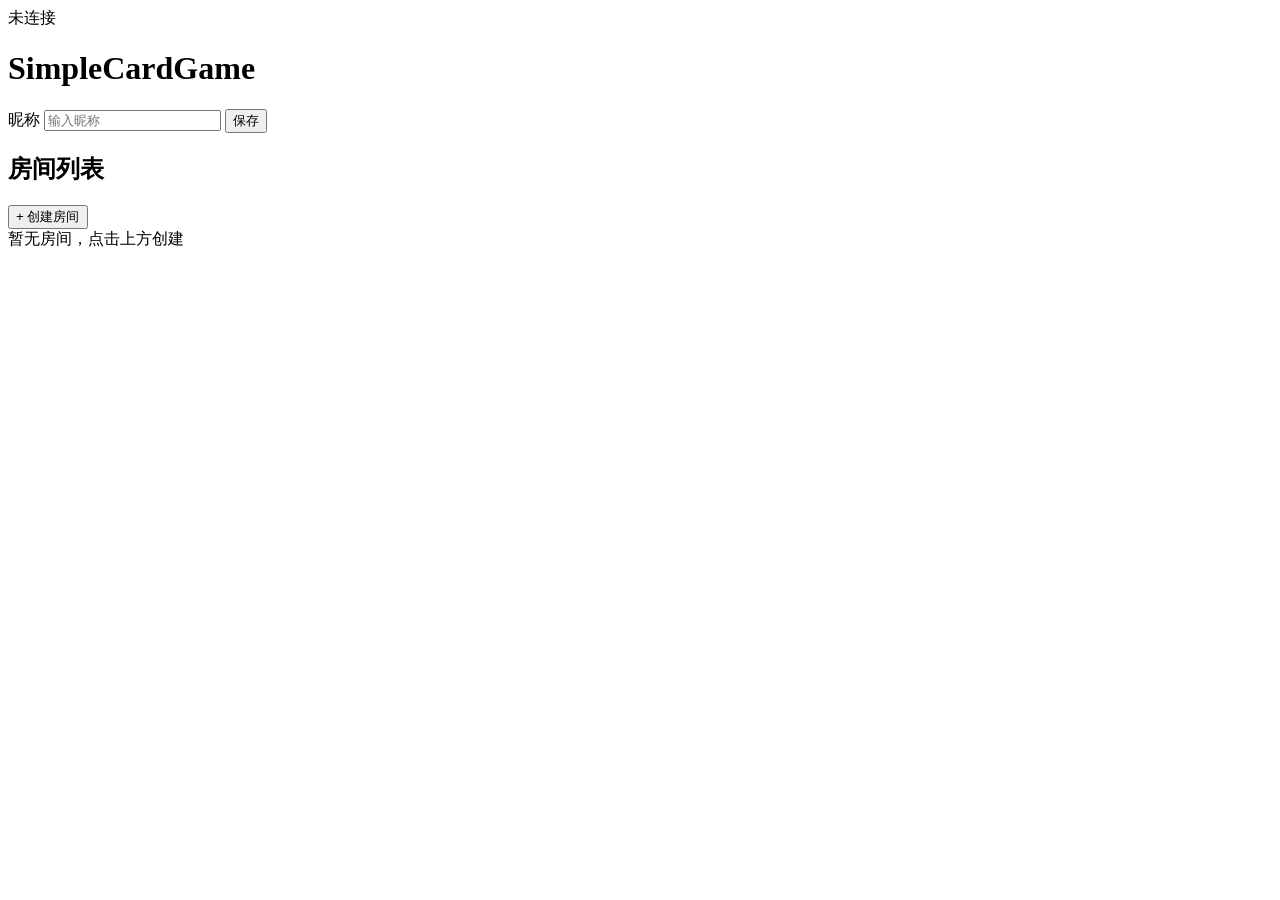
==== index.html @ 8c17cb11 "add index.html from Nana-Ki7" ====
<!DOCTYPE html>
<html lang="zh-CN">
<head>
    <meta charset="UTF-8">
    <meta name="viewport" content="width=device-width, initial-scale=1.0, maximum-scale=1.0, user-scalable=no">
    <title>SimpleCardGame - 大厅</title>
    <link rel="stylesheet" href="style.css">
</head>
<body>
    <div id="app">
        <!-- 连接状态 -->
        <div id="status-bar">
            <span id="status-dot" class="dot-offline"></span>
            <span id="status-text">未连接</span>
        </div>

        <!-- 昵称设置 -->
        <div id="login-section" class="section">
            <h1>SimpleCardGame</h1>
            <div class="input-group">
                <label>昵称</label>
                <input type="text" id="nick-input" maxlength="10" placeholder="输入昵称">
                <button id="save-nick-btn">保存</button>
            </div>
        </div>

        <!-- 房间列表 -->
        <div id="lobby-section" class="section hidden">
            <div class="section-header">
                <h2>房间列表</h2>
                <button id="create-room-btn" class="btn-primary">+ 创建房间</button>
            </div>
            <div id="room-list">
                <div class="empty-msg">暂无房间，点击上方创建</div>
            </div>
        </div>
    </div>

    <script src="ws.js"></script>
    <script src="lobby.js"></script>
</body>
</html>
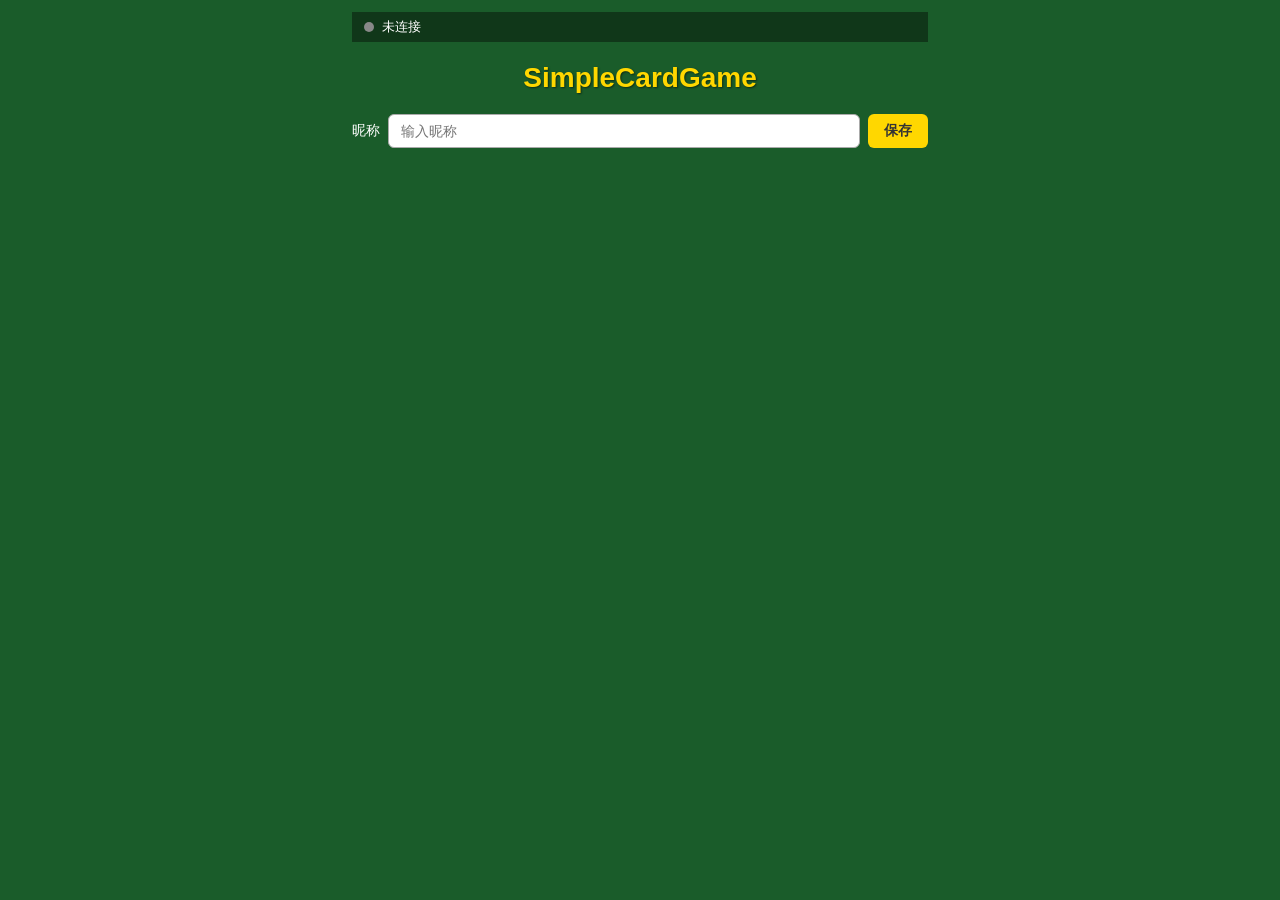
==== commit e6475762: "fix: keep nick input always visible" ====
--- a/index.html
+++ b/index.html
@@ -14,8 +14,8 @@
             <span id="status-text">未连接</span>
         </div>
 
-        <!-- 昵称设置 -->
-        <div id="login-section" class="section">
+        <!-- 昵称设置（始终显示） -->
+        <div id="nick-section" class="section">
             <h1>SimpleCardGame</h1>
             <div class="input-group">
                 <label>昵称</label>
@@ -24,7 +24,7 @@
             </div>
         </div>
 
-        <!-- 房间列表 -->
+        <!-- 房间列表（连接后显示） -->
         <div id="lobby-section" class="section hidden">
             <div class="section-header">
                 <h2>房间列表</h2>
--- a/style.css
+++ b/style.css
@@ -0,0 +1,156 @@
+/* ===== 全局 ===== */
+* { margin: 0; padding: 0; box-sizing: border-box; }
+body {
+    font-family: -apple-system, "PingFang SC", "Microsoft YaHei", sans-serif;
+    background: #1a5c2a; /* 牌桌绿 */
+    color: #fff;
+    min-height: 100vh;
+    overflow-x: hidden;
+}
+input, button { font-family: inherit; font-size: inherit; }
+button {
+    cursor: pointer;
+    border: none;
+    border-radius: 6px;
+    padding: 8px 16px;
+    font-size: 14px;
+    transition: opacity .2s;
+}
+button:active { opacity: .7; }
+.hidden { display: none !important; }
+
+/* ===== 状态栏 ===== */
+#status-bar {
+    display: flex; align-items: center; gap: 8px;
+    padding: 6px 12px; background: rgba(0,0,0,.4); font-size: 13px;
+}
+.dot-offline { width: 10px; height: 10px; border-radius: 50%; background: #888; }
+.dot-online { background: #4caf50; }
+.dot-error { background: #f44336; }
+
+/* ===== 大厅 ===== */
+#app { max-width: 600px; margin: 0 auto; padding: 12px; }
+h1 { text-align: center; font-size: 28px; margin: 20px 0; color: #ffd700; text-shadow: 1px 1px 2px rgba(0,0,0,.5); }
+h2 { font-size: 18px; }
+.section { margin-top: 16px; }
+.section-header {
+    display: flex; justify-content: space-between; align-items: center; margin-bottom: 10px;
+}
+.input-group {
+    display: flex; gap: 8px; align-items: center;
+}
+.input-group label { font-size: 14px; white-space: nowrap; }
+.input-group input {
+    flex: 1; padding: 8px 12px; border-radius: 6px; border: 1px solid #aaa;
+    font-size: 14px; background: #fff; color: #333;
+}
+.input-group button { background: #ffd700; color: #333; font-weight: bold; }
+
+/* ===== 房间列表 ===== */
+#room-list {
+    background: rgba(255,255,255,.1); border-radius: 8px; padding: 8px;
+    max-height: 300px; overflow-y: auto;
+}
+.room-item {
+    display: flex; justify-content: space-between; align-items: center;
+    padding: 10px 12px; background: rgba(255,255,255,.08); border-radius: 6px; margin-bottom: 6px;
+}
+.room-item:last-child { margin-bottom: 0; }
+.room-info { font-size: 14px; }
+.room-info .tag { display: inline-block; padding: 2px 6px; border-radius: 4px; font-size: 12px; margin-left: 6px; }
+.tag-ready { background: #4caf50; }
+.tag-playing { background: #f44336; }
+.btn-join { background: #4caf50; color: #fff; font-size: 13px; padding: 6px 14px; }
+.empty-msg { text-align: center; padding: 20px; color: #aaa; font-size: 14px; }
+.btn-primary { background: #ffd700; color: #333; font-weight: bold; }
+.btn-secondary { background: #888; color: #fff; }
+
+/* ===== 游戏页顶部 ===== */
+#game-topbar {
+    display: flex; justify-content: space-between; align-items: center;
+    padding: 8px 0; font-size: 14px; flex-wrap: wrap; gap: 4px;
+}
+#room-label { font-weight: bold; }
+#game-status-text { color: #ccc; }
+.btn-small { background: #c0392b; color: #fff; padding: 4px 12px; font-size: 13px; }
+
+/* ===== 牌桌 ===== */
+#table-area {
+    background: rgba(0,0,0,.15); border-radius: 12px; padding: 10px;
+    margin: 8px 0; min-height: 200px;
+}
+#players-info {
+    display: grid; grid-template-columns: 1fr 1fr; gap: 6px; margin-bottom: 8px;
+}
+.player-slot {
+    background: rgba(255,255,255,.08); border-radius: 6px; padding: 6px 10px;
+    display: flex; align-items: center; gap: 6px; flex-wrap: wrap; font-size: 13px;
+}
+.player-name { font-weight: bold; }
+.player-status { font-size: 12px; color: #aaa; }
+.player-cards-left { font-size: 12px; color: #ffd700; }
+.player-active { border: 2px solid #ffd700; }
+#table-center {
+    text-align: center; min-height: 70px; padding: 8px;
+    display: flex; flex-direction: column; align-items: center; justify-content: center; gap: 6px;
+}
+#last-play-area { display: flex; gap: 4px; justify-content: center; flex-wrap: wrap; }
+#last-play-area img { height: 70px; }
+#turn-hint { font-size: 14px; color: #ccc; }
+
+/* ===== 手牌 ===== */
+#hand-area {
+    position: sticky; bottom: 0; background: rgba(0,0,0,.6);
+    border-radius: 12px 12px 0 0; padding: 8px; margin-top: 8px;
+}
+#hand-cards {
+    display: flex; gap: 4px; overflow-x: auto; padding: 4px 0;
+    scroll-snap-type: x mandatory;
+}
+#hand-cards img {
+    height: 100px; cursor: pointer; border-radius: 6px; transition: transform .15s;
+    scroll-snap-align: start; flex-shrink: 0;
+}
+#hand-cards img.selected {
+    transform: translateY(-16px);
+    box-shadow: 0 4px 12px rgba(255,215,0,.5);
+}
+#hand-actions {
+    display: flex; gap: 10px; justify-content: center; margin-top: 8px;
+}
+#hand-actions button { padding: 10px 28px; font-size: 16px; border-radius: 8px; }
+
+/* ===== 准备区 ===== */
+#ready-area {
+    text-align: center; margin: 12px 0;
+}
+#ready-btn { padding: 12px 36px; font-size: 18px; border-radius: 8px; }
+
+/* ===== 聊天 ===== */
+#chat-area {
+    margin-top: 12px; background: rgba(0,0,0,.3); border-radius: 8px; padding: 8px;
+}
+#chat-msgs {
+    max-height: 120px; overflow-y: auto; margin-bottom: 6px;
+    display: flex; flex-direction: column; gap: 4px;
+}
+.chat-msg { font-size: 13px; padding: 2px 4px; }
+.chat-msg .sender { font-weight: bold; margin-right: 4px; }
+.chat-msg .sender.me { color: #ffd700; }
+#chat-input-row { display: flex; gap: 6px; }
+#chat-input { flex: 1; padding: 6px 10px; border-radius: 6px; border: 1px solid #aaa; font-size: 13px; }
+#chat-send-btn { background: #555; color: #fff; padding: 6px 14px; font-size: 13px; }
+
+/* ===== 响应式 ===== */
+@media (min-width: 600px) {
+    #players-info {
+        grid-template-columns: repeat(4, 1fr);
+    }
+    #hand-cards img { height: 130px; }
+    #last-play-area img { height: 100px; }
+}
+@media (max-width: 380px) {
+    #hand-cards img { height: 80px; }
+    button { font-size: 13px; padding: 6px 12px; }
+    #hand-actions button { padding: 8px 20px; font-size: 14px; }
+}
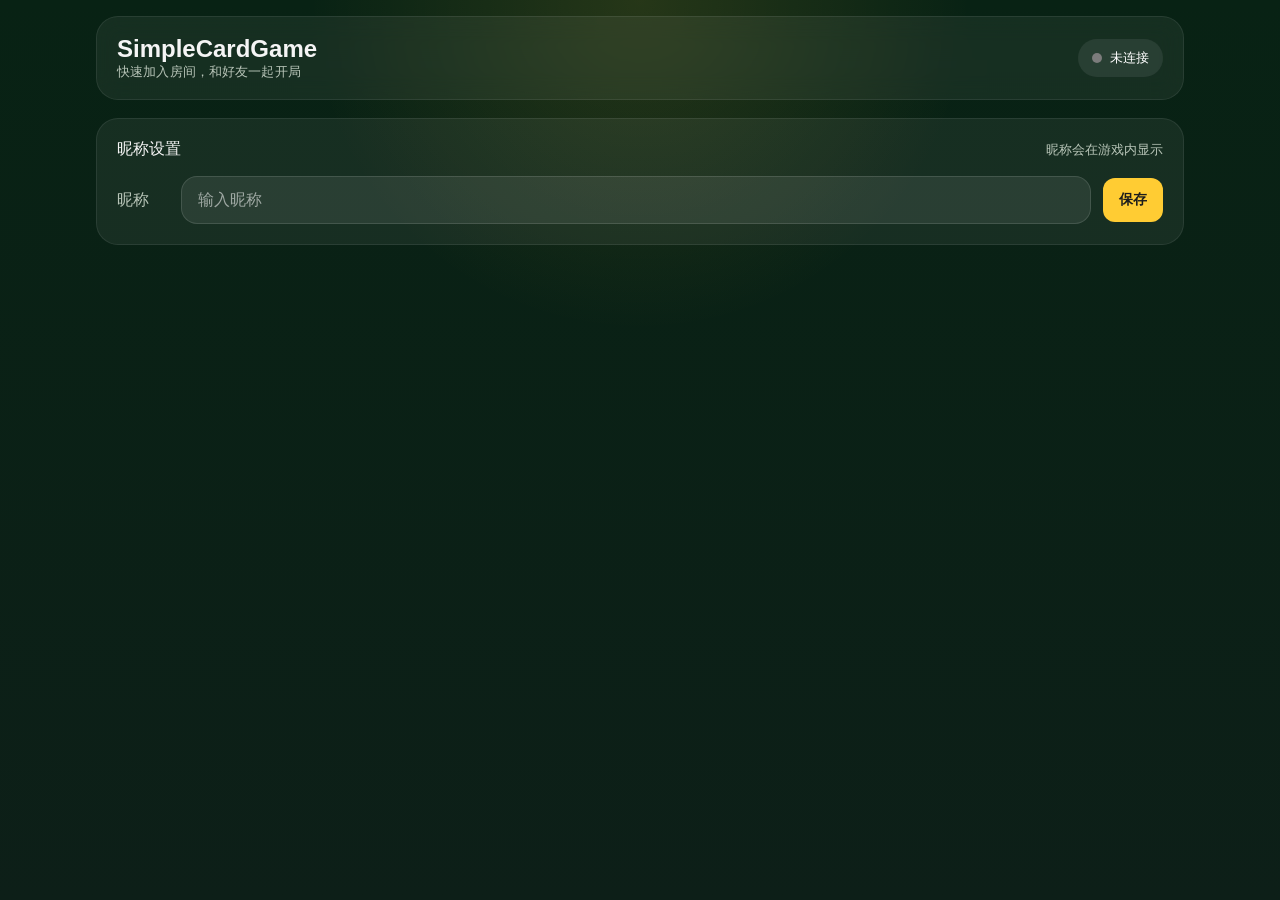
==== commit 020b9e8e: "update(" ====
--- a/index.html
+++ b/index.html
@@ -7,33 +7,39 @@
     <link rel="stylesheet" href="style.css">
 </head>
 <body>
-    <div id="app">
-        <!-- 连接状态 -->
-        <div id="status-bar">
-            <span id="status-dot" class="dot-offline"></span>
-            <span id="status-text">未连接</span>
-        </div>
+    <div id="app" class="page-shell">
+        <header class="topbar">
+            <div>
+                <div class="title">SimpleCardGame</div>
+                <div class="subtitle">快速加入房间，和好友一起开局</div>
+            </div>
+            <div class="status-pill">
+                <span id="status-dot" class="dot-offline"></span>
+                <span id="status-text">未连接</span>
+            </div>
+        </header>
 
-        <!-- 昵称设置（始终显示） -->
-        <div id="nick-section" class="section">
-            <h1>SimpleCardGame</h1>
+        <section class="panel">
+            <div class="panel-header">
+                <span>昵称设置</span>
+                <span class="hint">昵称会在游戏内显示</span>
+            </div>
             <div class="input-group">
-                <label>昵称</label>
+                <label for="nick-input">昵称</label>
                 <input type="text" id="nick-input" maxlength="10" placeholder="输入昵称">
-                <button id="save-nick-btn">保存</button>
+                <button id="save-nick-btn" class="btn-primary">保存</button>
             </div>
-        </div>
+        </section>
 
-        <!-- 房间列表（连接后显示） -->
-        <div id="lobby-section" class="section hidden">
-            <div class="section-header">
-                <h2>房间列表</h2>
-                <button id="create-room-btn" class="btn-primary">+ 创建房间</button>
+        <section id="lobby-section" class="panel hidden">
+            <div class="panel-header">
+                <span>房间列表</span>
+                <button id="create-room-btn" class="btn-primary">创建房间</button>
             </div>
-            <div id="room-list">
+            <div id="room-list" class="room-list">
                 <div class="empty-msg">暂无房间，点击上方创建</div>
             </div>
-        </div>
+        </section>
     </div>
 
     <script src="ws.js"></script>
--- a/style.css
+++ b/style.css
@@ -1,9 +1,22 @@
-/* ===== 全局 ===== */
+
+:root {
+    --bg-primary: #0d1f18;
+    --bg-secondary: #15362e;
+    --bg-card: rgba(255,255,255,0.08);
+    --text-primary: #f5f5f5;
+    --text-secondary: #b8c5b8;
+    --accent-gold: #ffcc33;
+    --accent-green: #4db656;
+    --accent-red: #e55353;
+    --shadow-dark: rgba(0,0,0,0.35);
+    --shadow-light: rgba(255,255,255,0.12);
+}
 * { margin: 0; padding: 0; box-sizing: border-box; }
 body {
     font-family: -apple-system, "PingFang SC", "Microsoft YaHei", sans-serif;
-    background: #1a5c2a; /* 牌桌绿 */
-    color: #fff;
+    background: radial-gradient(circle at top, rgba(255,204,51,0.12), transparent 30%),
+                linear-gradient(180deg, #082214 0%, #0d1f18 100%);
+    color: var(--text-primary);
     min-height: 100vh;
     overflow-x: hidden;
 }
@@ -11,146 +24,342 @@
 button {
     cursor: pointer;
     border: none;
-    border-radius: 6px;
-    padding: 8px 16px;
+    border-radius: 12px;
+    padding: 10px 16px;
     font-size: 14px;
-    transition: opacity .2s;
-}
-button:active { opacity: .7; }
+    transition: transform .15s ease, opacity .2s ease, background .2s ease;
+    min-height: 44px;
+}
+button:hover { opacity: 0.95; }
+button:active { transform: scale(0.98); }
 .hidden { display: none !important; }
-
-/* ===== 状态栏 ===== */
-#status-bar {
-    display: flex; align-items: center; gap: 8px;
-    padding: 6px 12px; background: rgba(0,0,0,.4); font-size: 13px;
-}
-.dot-offline { width: 10px; height: 10px; border-radius: 50%; background: #888; }
+.page-shell {
+    max-width: 1120px;
+    margin: 0 auto;
+    padding: 16px;
+}
+/* 留出足够底部空间，避免固定手牌区覆盖页面内容 */
+.page-shell {
+    padding-bottom: 360px;
+}
+.topbar, #game-topbar {
+    display: flex;
+    justify-content: space-between;
+    align-items: center;
+    gap: 14px;
+    padding: 18px 20px;
+    background: rgba(255,255,255,0.06);
+    border: 1px solid rgba(255,255,255,0.08);
+    border-radius: 22px;
+    backdrop-filter: blur(12px);
+}
+.topbar .title {
+    font-size: 24px;
+    font-weight: 800;
+}
+.topbar .subtitle, #game-status-text {
+    font-size: 13px;
+    color: var(--text-secondary);
+    letter-spacing: 0.01em;
+}
+.status-pill {
+    display: inline-flex;
+    align-items: center;
+    gap: 8px;
+    padding: 10px 14px;
+    border-radius: 999px;
+    background: rgba(255,255,255,0.08);
+    color: #fff;
+    font-size: 13px;
+}
+.status-pill span {
+    display: inline-flex;
+    align-items: center;
+    gap: 6px;
+}
+.dot-offline, .dot-online, .dot-error {
+    width: 10px;
+    height: 10px;
+    border-radius: 999px;
+}
+.dot-offline { background: #7c7c7c; }
 .dot-online { background: #4caf50; }
 .dot-error { background: #f44336; }
-
-/* ===== 大厅 ===== */
-#app { max-width: 600px; margin: 0 auto; padding: 12px; }
-h1 { text-align: center; font-size: 28px; margin: 20px 0; color: #ffd700; text-shadow: 1px 1px 2px rgba(0,0,0,.5); }
-h2 { font-size: 18px; }
-.section { margin-top: 16px; }
-.section-header {
-    display: flex; justify-content: space-between; align-items: center; margin-bottom: 10px;
+.panel {
+    margin-top: 18px;
+    padding: 20px;
+    background: rgba(255,255,255,0.06);
+    border: 1px solid rgba(255,255,255,0.08);
+    border-radius: 22px;
+}
+.panel-header {
+    display: flex;
+    justify-content: space-between;
+    align-items: center;
+    gap: 12px;
+    margin-bottom: 16px;
+    color: var(--text-primary);
+}
+.panel-header .hint {
+    color: var(--text-secondary);
+    font-size: 13px;
 }
 .input-group {
-    display: flex; gap: 8px; align-items: center;
-}
-.input-group label { font-size: 14px; white-space: nowrap; }
-.input-group input {
-    flex: 1; padding: 8px 12px; border-radius: 6px; border: 1px solid #aaa;
-    font-size: 14px; background: #fff; color: #333;
-}
-.input-group button { background: #ffd700; color: #333; font-weight: bold; }
-
-/* ===== 房间列表 ===== */
-#room-list {
-    background: rgba(255,255,255,.1); border-radius: 8px; padding: 8px;
-    max-height: 300px; overflow-y: auto;
+    display: flex;
+    flex-wrap: wrap;
+    gap: 12px;
+    align-items: center;
+}
+.input-group label {
+    min-width: 52px;
+    color: var(--text-secondary);
+}
+.input-group input, .chat-input-row input {
+    flex: 1;
+    min-width: 0;
+    padding: 14px 16px;
+    border-radius: 16px;
+    border: 1px solid rgba(255,255,255,0.12);
+    background: rgba(255,255,255,0.08);
+    color: var(--text-primary);
+}
+.input-group input::placeholder,
+.chat-input-row input::placeholder {
+    color: rgba(255,255,255,0.55);
+}
+.btn-primary {
+    background: var(--accent-gold);
+    color: #1c1c1c;
+    font-weight: 700;
+}
+.btn-secondary {
+    background: rgba(255,255,255,0.12);
+    color: #fff;
+}
+.btn-small {
+    background: rgba(255,255,255,0.12);
+    color: #fff;
+    padding: 10px 14px;
+}
+.btn-join {
+    min-width: 96px;
+}
+.room-list {
+    min-height: 240px;
 }
 .room-item {
-    display: flex; justify-content: space-between; align-items: center;
-    padding: 10px 12px; background: rgba(255,255,255,.08); border-radius: 6px; margin-bottom: 6px;
+    display: flex;
+    justify-content: space-between;
+    align-items: center;
+    gap: 14px;
+    background: rgba(255,255,255,0.06);
+    border: 1px solid rgba(255,255,255,0.08);
+    border-radius: 18px;
+    padding: 16px 18px;
+    margin-bottom: 14px;
 }
 .room-item:last-child { margin-bottom: 0; }
-.room-info { font-size: 14px; }
-.room-info .tag { display: inline-block; padding: 2px 6px; border-radius: 4px; font-size: 12px; margin-left: 6px; }
-.tag-ready { background: #4caf50; }
-.tag-playing { background: #f44336; }
-.btn-join { background: #4caf50; color: #fff; font-size: 13px; padding: 6px 14px; }
-.empty-msg { text-align: center; padding: 20px; color: #aaa; font-size: 14px; }
-.btn-primary { background: #ffd700; color: #333; font-weight: bold; }
-.btn-secondary { background: #888; color: #fff; }
-
-/* ===== 游戏页顶部 ===== */
-#game-topbar {
-    display: flex; justify-content: space-between; align-items: center;
-    padding: 8px 0; font-size: 14px; flex-wrap: wrap; gap: 4px;
-}
-#room-label { font-weight: bold; }
-#game-status-text { color: #ccc; }
-.btn-small { background: #c0392b; color: #fff; padding: 4px 12px; font-size: 13px; }
-
-/* ===== 牌桌 ===== */
-#table-area {
-    background: rgba(0,0,0,.15); border-radius: 12px; padding: 10px;
-    margin: 8px 0; min-height: 200px;
-}
-#players-info {
-    display: grid; grid-template-columns: 1fr 1fr; gap: 6px; margin-bottom: 8px;
-}
-.player-slot {
-    background: rgba(255,255,255,.08); border-radius: 6px; padding: 6px 10px;
-    display: flex; align-items: center; gap: 6px; flex-wrap: wrap; font-size: 13px;
-}
-.player-name { font-weight: bold; }
-.player-status { font-size: 12px; color: #aaa; }
-.player-cards-left { font-size: 12px; color: #ffd700; }
-.player-active { border: 2px solid #ffd700; }
-#table-center {
-    text-align: center; min-height: 70px; padding: 8px;
-    display: flex; flex-direction: column; align-items: center; justify-content: center; gap: 6px;
-}
-#last-play-area { display: flex; gap: 4px; justify-content: center; flex-wrap: wrap; }
-#last-play-area img { height: 70px; }
-#turn-hint { font-size: 14px; color: #ccc; }
-
-/* ===== 手牌 ===== */
+.room-info {
+    color: #fff;
+    font-size: 14px;
+    line-height: 1.4;
+}
+.room-info .tag {
+    margin-left: 10px;
+}
+.empty-msg {
+    text-align: center;
+    padding: 52px 0;
+    color: rgba(255,255,255,0.55);
+    font-size: 14px;
+}
+.chat-panel {
+    display: flex;
+    flex-direction: column;
+    min-height: 340px;
+}
+.chat-list {
+    flex: 1;
+    overflow-y: auto;
+    display: flex;
+    flex-direction: column;
+    gap: 10px;
+    padding-right: 4px;
+}
+.chat-msg {
+    padding: 12px 14px;
+    border-radius: 16px;
+    background: rgba(0,0,0,0.24);
+    font-size: 13px;
+    line-height: 1.5;
+}
+.chat-msg .sender {
+    font-weight: 700;
+    margin-right: 6px;
+}
+.chat-msg .sender.me { color: var(--accent-gold); }
+.chat-input-row {
+    display: flex;
+    gap: 12px;
+    margin-top: 14px;
+}
+.chat-input-row input {
+    border-radius: 16px;
+}
+.chat-input-row button {
+    min-width: 96px;
+}
+.game-grid {
+    display: grid;
+    grid-template-columns: 1.55fr 0.95fr;
+    gap: 18px;
+    margin-top: 18px;
+}
+.table-board {
+    display: flex;
+    flex-direction: column;
+    gap: 16px;
+}
+.player-edge {
+    padding: 14px 12px;
+}
+.player-bottom {
+    order: 2;
+}
+#table-mid {
+    display: flex;
+    gap: 14px;
+    align-items: stretch;
+}
+.table-center {
+    flex: 1;
+    background: rgba(255,255,255,0.08);
+    border: 1px dashed rgba(255,255,255,0.14);
+    border-radius: 22px;
+    padding: 28px 18px;
+    display: flex;
+    flex-direction: column;
+    align-items: center;
+    justify-content: center;
+    min-height: 220px;
+}
+#last-play-area {
+    display: flex;
+    gap: 8px;
+    justify-content: center;
+    flex-wrap: wrap;
+}
+#last-play-area img {
+    height: 72px;
+    border-radius: 14px;
+    box-shadow: 0 8px 20px rgba(0,0,0,0.18);
+}
+#turn-hint {
+    font-size: 15px;
+    color: var(--text-secondary);
+}
 #hand-area {
-    position: sticky; bottom: 0; background: rgba(0,0,0,.6);
-    border-radius: 12px 12px 0 0; padding: 8px; margin-top: 8px;
+    position: fixed;
+    bottom: 0;
+    left: 0;
+    right: 0;
+    background: linear-gradient(180deg, rgba(8,12,18,0.96), rgba(8,12,18,0.98));
+    padding: 22px 16px calc(env(safe-area-inset-bottom, 16px) + 22px);
+    border-top: 1px solid rgba(255,255,255,0.08);
+    box-shadow: 0 -14px 40px rgba(0,0,0,0.35);
+    z-index: 100;
 }
 #hand-cards {
-    display: flex; gap: 4px; overflow-x: auto; padding: 4px 0;
+    display: flex;
+    gap: 10px;
+    overflow-x: auto;
+    padding-bottom: 12px;
     scroll-snap-type: x mandatory;
 }
 #hand-cards img {
-    height: 100px; cursor: pointer; border-radius: 6px; transition: transform .15s;
-    scroll-snap-align: start; flex-shrink: 0;
-}
+    height: 100px;
+    cursor: pointer;
+    border-radius: 16px;
+    flex-shrink: 0;
+    margin-left: -24px;
+    box-shadow: 0 10px 28px rgba(0,0,0,0.32);
+    transition: transform .2s ease, box-shadow .2s ease;
+    position: relative;
+}
+#hand-cards img:first-child { margin-left: 0; }
+#hand-cards img:hover { z-index: 10; transform: translateY(-8px); }
 #hand-cards img.selected {
-    transform: translateY(-16px);
-    box-shadow: 0 4px 12px rgba(255,215,0,.5);
+    transform: translateY(-20px) scale(1.05);
+    z-index: 20;
+    box-shadow: 0 16px 36px rgba(255,204,51,0.35);
 }
 #hand-actions {
-    display: flex; gap: 10px; justify-content: center; margin-top: 8px;
-}
-#hand-actions button { padding: 10px 28px; font-size: 16px; border-radius: 8px; }
-
-/* ===== 准备区 ===== */
+    display: flex;
+    gap: 14px;
+    justify-content: center;
+    margin-top: 10px;
+}
+#hand-actions button {
+    padding: 14px 28px;
+    font-size: 15px;
+    border-radius: 16px;
+}
 #ready-area {
-    text-align: center; margin: 12px 0;
-}
-#ready-btn { padding: 12px 36px; font-size: 18px; border-radius: 8px; }
-
-/* ===== 聊天 ===== */
-#chat-area {
-    margin-top: 12px; background: rgba(0,0,0,.3); border-radius: 8px; padding: 8px;
-}
-#chat-msgs {
-    max-height: 120px; overflow-y: auto; margin-bottom: 6px;
-    display: flex; flex-direction: column; gap: 4px;
-}
-.chat-msg { font-size: 13px; padding: 2px 4px; }
-.chat-msg .sender { font-weight: bold; margin-right: 4px; }
-.chat-msg .sender.me { color: #ffd700; }
-#chat-input-row { display: flex; gap: 6px; }
-#chat-input { flex: 1; padding: 6px 10px; border-radius: 6px; border: 1px solid #aaa; font-size: 13px; }
-#chat-send-btn { background: #555; color: #fff; padding: 6px 14px; font-size: 13px; }
-
-/* ===== 响应式 ===== */
-@media (min-width: 600px) {
-    #players-info {
-        grid-template-columns: repeat(4, 1fr);
-    }
-    #hand-cards img { height: 130px; }
-    #last-play-area img { height: 100px; }
-}
-@media (max-width: 380px) {
-    #hand-cards img { height: 80px; }
-    button { font-size: 13px; padding: 6px 12px; }
-    #hand-actions button { padding: 8px 20px; font-size: 14px; }
-}
+    text-align: center;
+    margin-bottom: 16px;
+}
+#ready-btn {
+    width: 100%;
+    padding: 16px 0;
+    font-size: 16px;
+    border-radius: 20px;
+}
+.toast {
+    position: fixed;
+    top: 50%;
+    left: 50%;
+    transform: translate(-50%, -50%);
+    background: rgba(0,0,0,0.86);
+    color: #fff;
+    padding: 14px 28px;
+    border-radius: 16px;
+    z-index: 1200;
+    font-size: 15px;
+    text-align: center;
+    pointer-events: none;
+    animation: toastAnim 2s ease-in-out forwards;
+    border: 1px solid rgba(255,255,255,0.12);
+}
+.toast-error { border-color: var(--accent-red); color: #ffb7b7; }
+.toast-success { border-color: var(--accent-green); }
+@keyframes toastAnim {
+    0% { opacity: 0; transform: translate(-50%, -50%) scale(.92); }
+    10% { opacity: 1; transform: translate(-50%, -50%) scale(1); }
+    80% { opacity: 1; }
+    100% { opacity: 0; transform: translate(-50%, -50%) scale(.96); }
+}
+@media (max-width: 950px) {
+    .game-grid { grid-template-columns: 1fr; }
+    .topbar, #game-topbar { flex-direction: column; align-items: flex-start; }
+    .chat-panel { min-height: 280px; }
+}
+@media (max-width: 680px) {
+    .game-grid { gap: 14px; }
+    .panel { padding: 16px; }
+    .player-pos { min-width: 0; }
+    #table-mid { flex-direction: column; }
+    #hand-cards img { height: 82px; margin-left: -18px; }
+    #last-play-area img { height: 58px; }
+    button { min-height: 42px; font-size: 13px; }
+}
+@media (max-width: 480px) {
+    .page-shell { padding-bottom: 300px; }
+}
+@media (max-width: 480px) {
+    body { padding-bottom: 250px; }
+    .topbar, #game-topbar { padding: 16px; }
+    .status-pill { width: 100%; justify-content: flex-start; }
+    .chat-input-row { flex-direction: column; }
+    .chat-input-row button { width: 100%; }
+    #hand-area { padding: 18px 14px calc(env(safe-area-inset-bottom, 14px) + 18px); }
+}
